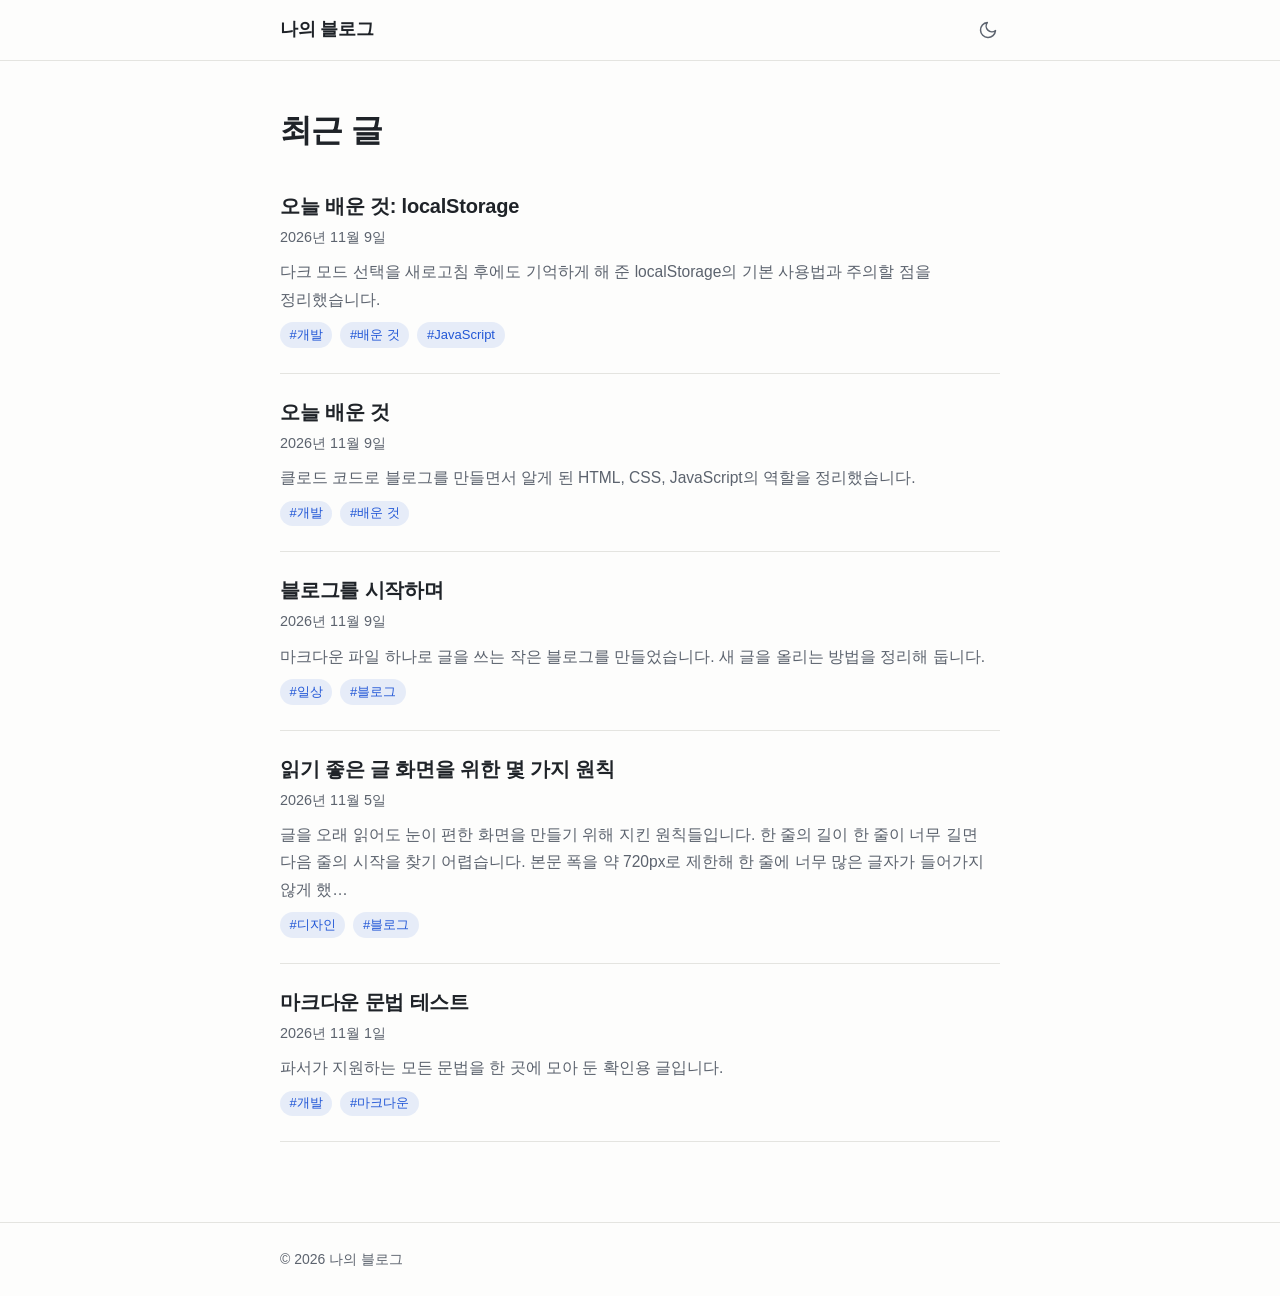
==== index.html @ 5aef08d7 "블로그 초기 버전 완성 Co-Authored-By: Claude Opus 5.5 <noreply@anthropic.com>" ====
<!doctype html>
<html lang="ko">
<head>
  <meta charset="utf-8">
  <meta name="viewport" content="width=device-width, initial-scale=1">
  <meta name="color-scheme" content="light dark">
  <meta name="description" content="마크다운으로 쓰는 개인 블로그">
  <title>나의 블로그</title>
  <link rel="icon" href="data:,">
  <script>
    // 화면이 그려지기 전에 테마를 정해 깜빡임을 막는다
    (function () {
      var theme;
      try { theme = localStorage.getItem('theme'); } catch (e) { theme = null; }
      if (theme !== 'light' && theme !== 'dark') {
        theme = window.matchMedia('(prefers-color-scheme: dark)').matches ? 'dark' : 'light';
      }
      document.documentElement.setAttribute('data-theme', theme);
    })();
  </script>
  <link rel="stylesheet" href="css/style.css">
  <script type="module" src="js/theme.js"></script>
  <script type="module" src="js/app.js"></script>
</head>
<body>
  <header class="site-header">
    <div class="container header-inner">
      <a class="site-title" href="#/">나의 블로그</a>
      <button id="theme-toggle" class="theme-toggle" type="button" aria-label="다크 모드로 전환">
        <svg class="icon icon-moon" viewBox="0 0 24 24" aria-hidden="true">
          <path d="M21 12.8A9 9 0 1 1 11.2 3a7 7 0 0 0 9.8 9.8z" />
        </svg>
        <svg class="icon icon-sun" viewBox="0 0 24 24" aria-hidden="true">
          <circle cx="12" cy="12" r="4.5" />
          <path d="M12 2v2M12 20v2M4.9 4.9l1.4 1.4M17.7 17.7l1.4 1.4M2 12h2M20 12h2M4.9 19.1l1.4-1.4M17.7 6.3l1.4-1.4" />
        </svg>
      </button>
    </div>
  </header>

  <main id="app" class="container" tabindex="-1">
    <p class="status">불러오는 중…</p>
  </main>

  <footer class="site-footer">
    <div class="container">© 2026 나의 블로그</div>
  </footer>

  <noscript>
    <p class="container status">이 블로그는 JavaScript가 켜져 있어야 볼 수 있습니다.</p>
  </noscript>
</body>
</html>
---- css/style.css ----
/* ---------- 테마 변수 ---------- */
:root {
  color-scheme: light;
  --bg: #fdfdfc;
  --surface: #f5f5f3;
  --text: #1f2328;
  --text-muted: #5c636e;
  --border: #e4e4e0;
  --accent: #2257d6;
  --accent-soft: rgb(34 87 214 / 0.1);
  --code-bg: #f3f3f0;
  --code-text: #24292f;
  --header-bg: rgb(253 253 252 / 0.85);
  --selection: rgb(34 87 214 / 0.18);

  --font-sans: "Pretendard", -apple-system, BlinkMacSystemFont, "Apple SD Gothic Neo", "Malgun Gothic", "Segoe UI", sans-serif;
  --font-mono: ui-monospace, "D2Coding", "SFMono-Regular", Consolas, "Liberation Mono", monospace;
  --content-width: 720px;
  --gutter: 16px;
  --radius: 8px;
  --header-height: 60px;
}

[data-theme="dark"] {
  color-scheme: dark;
  --bg: #16181c;
  --surface: #1e2127;
  --text: #e4e6ea;
  --text-muted: #9ba2ad;
  --border: #2d3139;
  --accent: #7aaeff;
  --accent-soft: rgb(122 174 255 / 0.14);
  --code-bg: #1f232a;
  --code-text: #d8dde4;
  --header-bg: rgb(22 24 28 / 0.85);
  --selection: rgb(122 174 255 / 0.28);
}

/* ---------- 기본 ---------- */
*,
*::before,
*::after {
  box-sizing: border-box;
}

html {
  -webkit-text-size-adjust: 100%;
  text-size-adjust: 100%;
}

body {
  margin: 0;
  min-height: 100vh;
  display: flex;
  flex-direction: column;
  background: var(--bg);
  color: var(--text);
  font-family: var(--font-sans);
  font-size: 1.0625rem;
  line-height: 1.75;
  word-break: keep-all;
  overflow-wrap: break-word;
  -webkit-font-smoothing: antialiased;
  transition: background-color 0.2s ease, color 0.2s ease;
}

::selection {
  background: var(--selection);
}

a {
  color: var(--accent);
  text-decoration: none;
}

a:hover {
  text-decoration: underline;
  text-underline-offset: 0.2em;
}

:focus-visible {
  outline: 2px solid var(--accent);
  outline-offset: 2px;
  border-radius: 4px;
}

main:focus {
  outline: none;
}

.container {
  width: 100%;
  max-width: calc(var(--content-width) + var(--gutter) * 2);
  margin-inline: auto;
  padding-inline: var(--gutter);
}

/* ---------- 헤더 / 푸터 ---------- */
.site-header {
  position: sticky;
  top: 0;
  z-index: 10;
  background: var(--header-bg);
  border-bottom: 1px solid var(--border);
  -webkit-backdrop-filter: saturate(180%) blur(10px);
  backdrop-filter: saturate(180%) blur(10px);
}

.header-inner {
  display: flex;
  align-items: center;
  justify-content: space-between;
  height: var(--header-height);
}

.site-title {
  display: inline-flex;
  align-items: center;
  min-height: 44px;
  color: var(--text);
  font-size: 1.125rem;
  font-weight: 700;
  letter-spacing: -0.01em;
}

.site-title:hover {
  text-decoration: none;
  color: var(--accent);
}

.theme-toggle {
  display: inline-grid;
  place-items: center;
  width: 44px;
  height: 44px;
  margin-right: -10px;
  padding: 0;
  border: 0;
  border-radius: 50%;
  background: transparent;
  color: var(--text-muted);
  cursor: pointer;
  transition: background-color 0.2s ease, color 0.2s ease;
}

.theme-toggle:hover {
  background: var(--surface);
  color: var(--text);
}

.icon {
  width: 20px;
  height: 20px;
  fill: none;
  stroke: currentColor;
  stroke-width: 1.8;
  stroke-linecap: round;
  stroke-linejoin: round;
}

.icon-sun,
[data-theme="dark"] .icon-moon {
  display: none;
}

[data-theme="dark"] .icon-sun {
  display: block;
}

main {
  flex: 1;
  padding-block: 2rem 4rem;
}

.site-footer {
  border-top: 1px solid var(--border);
  padding-block: 1.5rem;
  color: var(--text-muted);
  font-size: 0.875rem;
}

/* ---------- 공통 ---------- */
.view {
  animation: fade-in 0.25s ease;
}

@keyframes fade-in {
  from {
    opacity: 0;
    transform: translateY(4px);
  }
}

.page-title {
  margin: 0 0 0.25rem;
  font-size: 1.75rem;
  line-height: 1.35;
  letter-spacing: -0.02em;
}

.page-sub,
.status {
  margin: 0 0 1rem;
  color: var(--text-muted);
}

.meta {
  color: var(--text-muted);
  font-size: 0.9rem;
}

.back a {
  display: inline-flex;
  align-items: center;
  min-height: 44px;
}

.tags {
  display: flex;
  flex-wrap: wrap;
  gap: 0 0.5rem;
  margin: 0.25rem 0 0;
  padding: 0;
  list-style: none;
}

/* 터치 영역은 44px, 보이는 알약 모양은 작게 */
.tag {
  display: inline-flex;
  align-items: center;
  min-height: 44px;
}

.tag span {
  padding: 0.15rem 0.6rem;
  border-radius: 999px;
  background: var(--accent-soft);
  color: var(--accent);
  font-size: 0.8125rem;
  line-height: 1.6;
}

.tag:hover {
  text-decoration: none;
}

.tag:hover span {
  background: var(--accent);
  color: var(--bg);
}

/* ---------- 글 목록 ---------- */
.post-list {
  margin: 1rem 0 0;
  padding: 0;
  list-style: none;
}

.post-card {
  position: relative;
  padding-block: 1.5rem 1rem;
  border-bottom: 1px solid var(--border);
}

.post-card article > * {
  margin: 0;
}

.post-card-title {
  font-size: 1.25rem;
  line-height: 1.45;
  letter-spacing: -0.01em;
}

.post-card-title a {
  color: var(--text);
}

/* 카드 전체를 클릭할 수 있게 링크 영역을 넓힌다 */
.post-card-title a::after {
  content: "";
  position: absolute;
  inset: 0;
}

.post-card:hover .post-card-title a {
  color: var(--accent);
  text-decoration: none;
}

.post-card .meta {
  margin-top: 0.25rem;
}

.post-card-desc {
  margin-top: 0.5rem !important;
  color: var(--text-muted);
  font-size: 0.975rem;
}

.post-card .tags {
  position: relative;
  z-index: 1;
}

/* ---------- 글 상세 ---------- */
.post-header {
  margin-bottom: 2.5rem;
  padding-bottom: 1.25rem;
  border-bottom: 1px solid var(--border);
}

.post-title {
  margin: 0 0 0.5rem;
  font-size: clamp(1.75rem, 1.35rem + 1.6vw, 2.375rem);
  line-height: 1.3;
  letter-spacing: -0.025em;
}

.post-footer {
  margin-top: 4rem;
  padding-top: 1.5rem;
  border-top: 1px solid var(--border);
}

.post-nav {
  display: grid;
  gap: 0.75rem;
}

.post-nav a {
  display: flex;
  flex-direction: column;
  padding: 0.875rem 1rem;
  border: 1px solid var(--border);
  border-radius: var(--radius);
  color: var(--text);
  transition: border-color 0.2s ease, background-color 0.2s ease;
}

.post-nav a:hover {
  border-color: var(--accent);
  background: var(--accent-soft);
  text-decoration: none;
}

.post-nav .next {
  text-align: right;
}

.nav-label {
  color: var(--text-muted);
  font-size: 0.8125rem;
}

.nav-title {
  font-weight: 600;
}

/* ---------- 본문 (마크다운) ---------- */
.prose > :first-child {
  margin-top: 0;
}

.prose h1,
.prose h2,
.prose h3,
.prose h4,
.prose h5,
.prose h6 {
  margin: 2.4em 0 0.8em;
  line-height: 1.4;
  letter-spacing: -0.015em;
  scroll-margin-top: calc(var(--header-height) + 16px);
}

.prose h1 { font-size: 1.75rem; }
.prose h2 { font-size: 1.5rem; }
.prose h3 { font-size: 1.25rem; }
.prose h4 { font-size: 1.0625rem; }
.prose h5,
.prose h6 { font-size: 1rem; color: var(--text-muted); }

.prose p,
.prose ul,
.prose ol,
.prose blockquote,
.prose pre,
.prose .table-wrap {
  margin: 0 0 1.4em;
}

.prose a {
  text-decoration: underline;
  text-decoration-color: color-mix(in srgb, var(--accent) 40%, transparent);
  text-underline-offset: 0.2em;
}

.prose a:hover {
  text-decoration-color: var(--accent);
}

.prose strong {
  font-weight: 700;
}

.prose ul,
.prose ol {
  padding-left: 1.5em;
}

.prose li {
  margin-block: 0.3em;
}

.prose li > ul,
.prose li > ol {
  margin-block: 0.3em 0;
}

.prose li.task {
  list-style: none;
  margin-left: -1.4em;
}

.prose li.task input {
  margin: 0 0.4em 0 0;
  vertical-align: -0.1em;
  accent-color: var(--accent);
}

.prose blockquote {
  margin-inline: 0;
  padding: 0.25em 0 0.25em 1.1em;
  border-left: 3px solid var(--accent);
  color: var(--text-muted);
}

.prose blockquote > :last-child {
  margin-bottom: 0;
}

.prose code {
  padding: 0.15em 0.4em;
  border-radius: 4px;
  background: var(--code-bg);
  color: var(--code-text);
  font-family: var(--font-mono);
  font-size: 0.875em;
  word-break: break-word;
}

.prose pre {
  overflow-x: auto;
  padding: 1rem 1.125rem;
  border: 1px solid var(--border);
  border-radius: var(--radius);
  background: var(--code-bg);
  line-height: 1.6;
  -webkit-overflow-scrolling: touch;
}

.prose pre code {
  padding: 0;
  background: none;
  font-size: 0.875rem;
  word-break: normal;
  white-space: pre;
}

.prose img {
  display: block;
  max-width: 100%;
  height: auto;
  margin-inline: auto;
  border-radius: var(--radius);
}

.prose hr {
  height: 1px;
  margin: 3em 0;
  border: 0;
  background: var(--border);
}

.table-wrap {
  overflow-x: auto;
  -webkit-overflow-scrolling: touch;
}

.prose table {
  width: 100%;
  border-collapse: collapse;
  font-size: 0.95rem;
  word-break: normal;
}

.prose th,
.prose td {
  padding: 0.6em 0.8em;
  border-bottom: 1px solid var(--border);
  text-align: left;
  white-space: nowrap;
}

.prose th {
  font-weight: 600;
  border-bottom-width: 2px;
}

.prose tbody tr:hover {
  background: var(--surface);
}

/* ---------- 넓은 화면 ---------- */
@media (min-width: 640px) {
  :root {
    --gutter: 24px;
  }

  main {
    padding-block: 3rem 5rem;
  }

  .page-title {
    font-size: 2rem;
  }

  .post-nav {
    grid-template-columns: 1fr 1fr;
  }
}

/* ---------- 움직임 줄이기 ---------- */
@media (prefers-reduced-motion: reduce) {
  *,
  *::before,
  *::after {
    animation: none !important;
    transition: none !important;
    scroll-behavior: auto !important;
  }
}
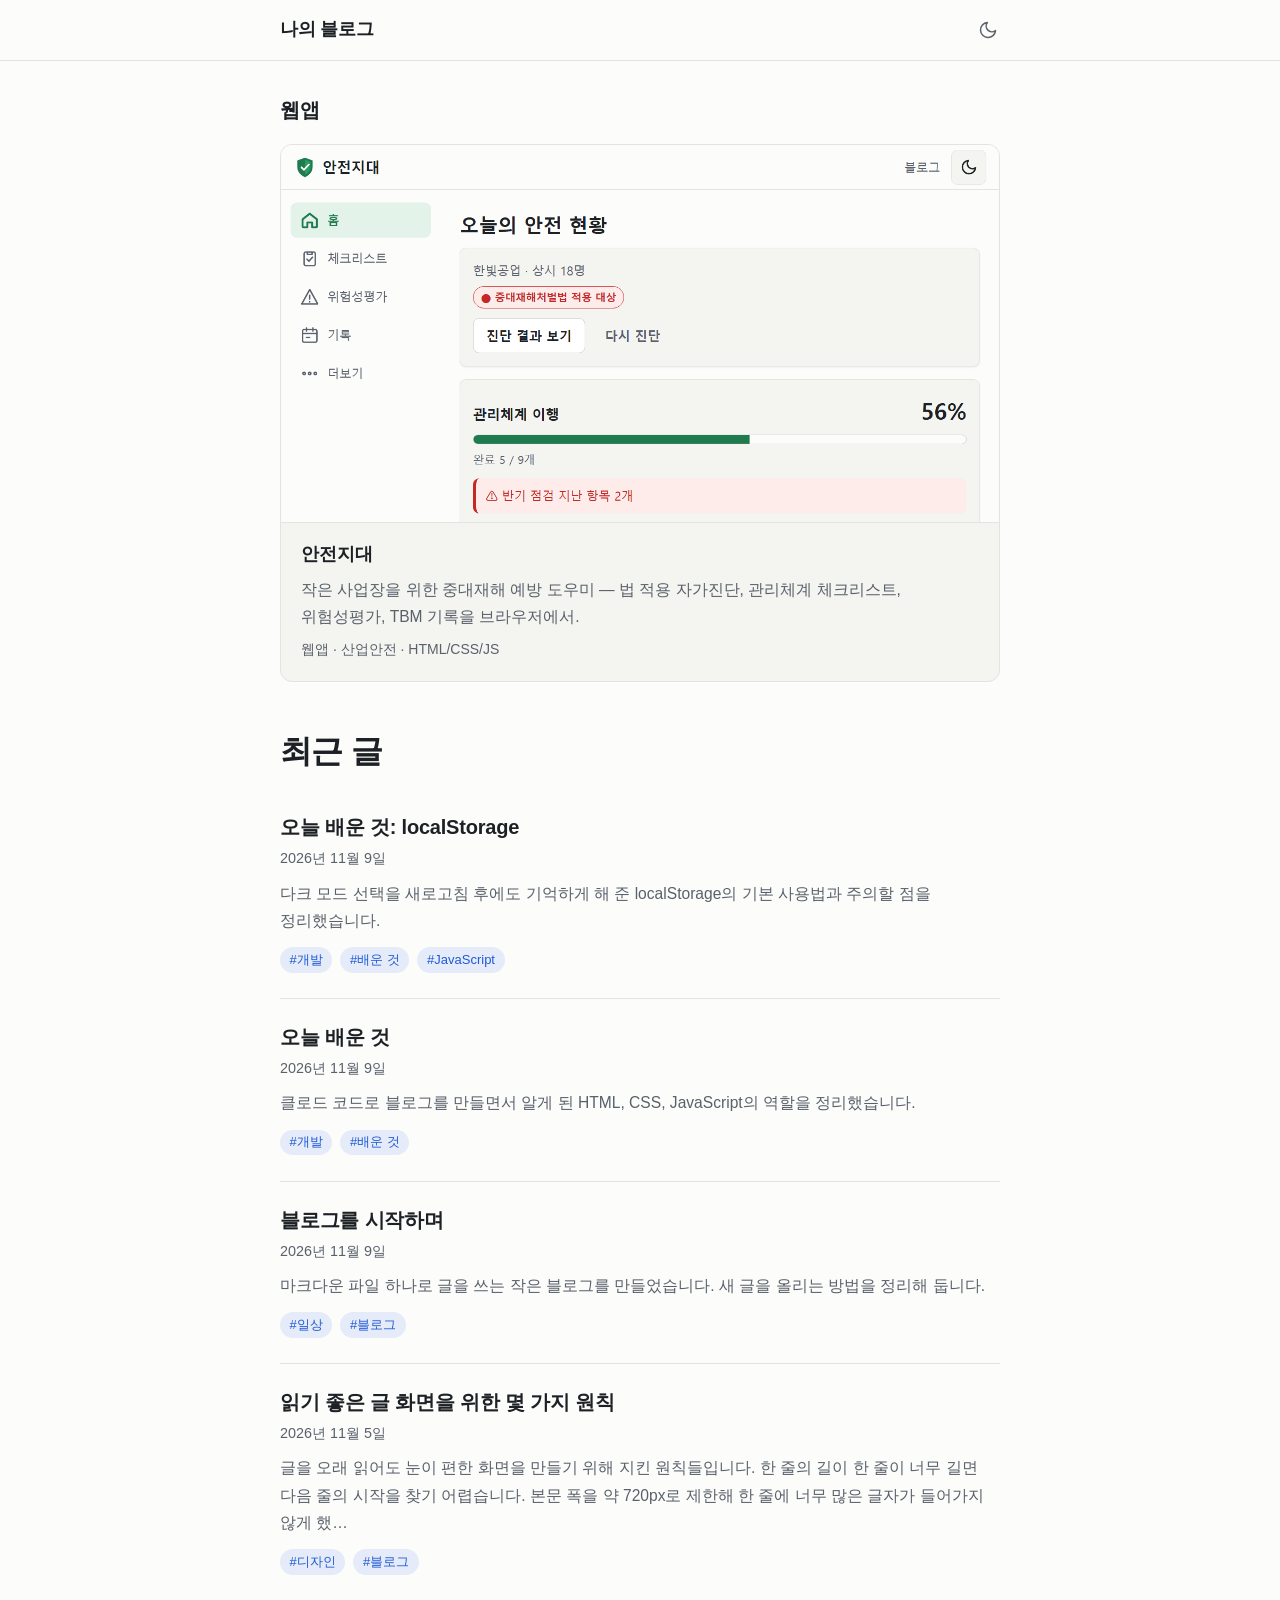
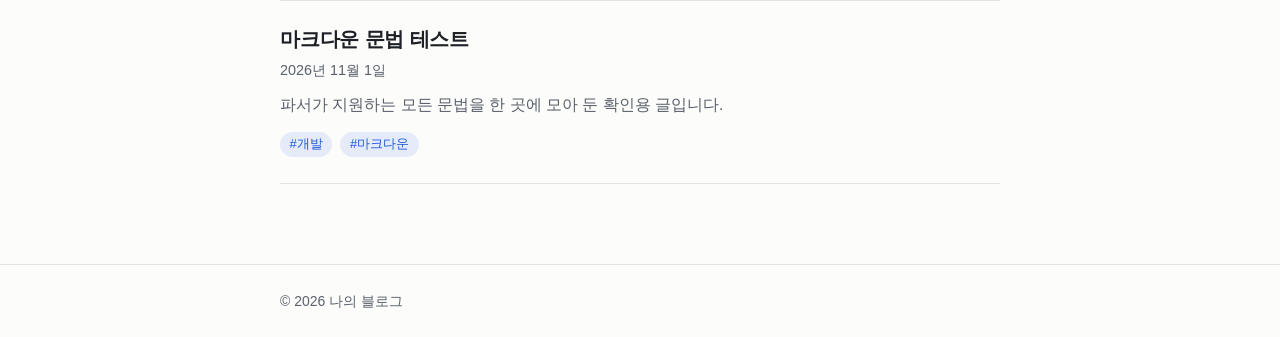
==== commit 503c30aa: "웹앱 '안전지대' 추가 및 블로그 메인에 웹앱 카드 표시 - apps/safety-zone/: 산업안전보건법·중대재해처벌법 이행을 돕는 웹앱   (법 적용 자가진단, 안전보건관리체" ====
--- a/index.html
+++ b/index.html
@@ -8,13 +8,13 @@
   <title>나의 블로그</title>
   <link rel="icon" href="data:,">
   <script>
-    // 화면이 그려지기 전에 테마를 정해 깜빡임을 막는다
+    // 첫 화면이 그려지기 전에 테마를 정해야 밝은 화면이 번쩍이지 않는다
     (function () {
-      var theme;
-      try { theme = localStorage.getItem('theme'); } catch (e) { theme = null; }
-      if (theme !== 'light' && theme !== 'dark') {
-        theme = window.matchMedia('(prefers-color-scheme: dark)').matches ? 'dark' : 'light';
-      }
+      var saved = null;
+      try { saved = localStorage.getItem('theme'); } catch (e) {}
+      var theme = saved === 'light' || saved === 'dark'
+        ? saved
+        : (window.matchMedia('(prefers-color-scheme: dark)').matches ? 'dark' : 'light');
       document.documentElement.setAttribute('data-theme', theme);
     })();
   </script>
@@ -24,9 +24,9 @@
 </head>
 <body>
   <header class="site-header">
-    <div class="container header-inner">
+    <div class="container site-header-inner">
       <a class="site-title" href="#/">나의 블로그</a>
-      <button id="theme-toggle" class="theme-toggle" type="button" aria-label="다크 모드로 전환">
+      <button id="theme-toggle" class="icon-button" type="button" aria-label="다크 모드로 전환">
         <svg class="icon icon-moon" viewBox="0 0 24 24" aria-hidden="true">
           <path d="M21 12.8A9 9 0 1 1 11.2 3a7 7 0 0 0 9.8 9.8z" />
         </svg>
@@ -38,8 +38,25 @@
     </div>
   </header>
 
+  <section id="apps" class="container apps-section" aria-labelledby="apps-title" hidden>
+    <h2 id="apps-title" class="apps-title">웹앱</h2>
+    <ul class="app-list">
+      <li class="app-card">
+        <a class="app-card-link" href="apps/safety-zone/">
+          <img class="app-card-image" src="apps/safety-zone/preview.png" width="1350" height="710" loading="lazy"
+            alt="안전지대 앱 홈 화면: 중대재해처벌법 적용 여부와 관리체계 이행률 56%">
+          <span class="app-card-body">
+            <span class="app-card-name">안전지대</span>
+            <span class="app-card-desc">작은 사업장을 위한 중대재해 예방 도우미 — 법 적용 자가진단, 관리체계 체크리스트, 위험성평가, TBM 기록을 브라우저에서.</span>
+            <span class="app-card-meta">웹앱 · 산업안전 · HTML/CSS/JS</span>
+          </span>
+        </a>
+      </li>
+    </ul>
+  </section>
+
   <main id="app" class="container" tabindex="-1">
-    <p class="status">불러오는 중…</p>
+    <p class="muted">불러오는 중…</p>
   </main>
 
   <footer class="site-footer">
@@ -47,7 +64,7 @@
   </footer>
 
   <noscript>
-    <p class="container status">이 블로그는 JavaScript가 켜져 있어야 볼 수 있습니다.</p>
+    <p class="container muted">이 블로그는 JavaScript가 켜져 있어야 볼 수 있습니다.</p>
   </noscript>
 </body>
 </html>
--- a/css/style.css
+++ b/css/style.css
@@ -1,21 +1,21 @@
-/* ---------- 테마 변수 ---------- */
+/* ========== 테마 ========== */
 :root {
   color-scheme: light;
-  --bg: #fdfdfc;
-  --surface: #f5f5f3;
-  --text: #1f2328;
-  --text-muted: #5c636e;
-  --border: #e4e4e0;
-  --accent: #2257d6;
-  --accent-soft: rgb(34 87 214 / 0.1);
-  --code-bg: #f3f3f0;
-  --code-text: #24292f;
-  --header-bg: rgb(253 253 252 / 0.85);
-  --selection: rgb(34 87 214 / 0.18);
+  --bg: #fcfcfb;
+  --surface: #f4f4f1;
+  --text: #1d2125;
+  --text-muted: #5a616b;
+  --border: #e3e3df;
+  --accent: #1f5bd8;
+  --accent-soft: rgb(31 91 216 / 0.1);
+  --code-bg: #f2f2ee;
+  --code-text: #23282e;
+  --header-bg: rgb(252 252 251 / 0.86);
+  --selection: rgb(31 91 216 / 0.18);
 
   --font-sans: "Pretendard", -apple-system, BlinkMacSystemFont, "Apple SD Gothic Neo", "Malgun Gothic", "Segoe UI", sans-serif;
   --font-mono: ui-monospace, "D2Coding", "SFMono-Regular", Consolas, "Liberation Mono", monospace;
-  --content-width: 720px;
+  --measure: 720px;
   --gutter: 16px;
   --radius: 8px;
   --header-height: 60px;
@@ -23,20 +23,20 @@
 
 [data-theme="dark"] {
   color-scheme: dark;
-  --bg: #16181c;
-  --surface: #1e2127;
-  --text: #e4e6ea;
-  --text-muted: #9ba2ad;
-  --border: #2d3139;
-  --accent: #7aaeff;
-  --accent-soft: rgb(122 174 255 / 0.14);
-  --code-bg: #1f232a;
-  --code-text: #d8dde4;
-  --header-bg: rgb(22 24 28 / 0.85);
-  --selection: rgb(122 174 255 / 0.28);
-}
-
-/* ---------- 기본 ---------- */
+  --bg: #17191d;
+  --surface: #1f2228;
+  --text: #e3e5e9;
+  --text-muted: #9aa1ac;
+  --border: #2e323a;
+  --accent: #7cafff;
+  --accent-soft: rgb(124 175 255 / 0.14);
+  --code-bg: #20242b;
+  --code-text: #d7dce3;
+  --header-bg: rgb(23 25 29 / 0.86);
+  --selection: rgb(124 175 255 / 0.28);
+}
+
+/* ========== 기본 ========== */
 *,
 *::before,
 *::after {
@@ -90,23 +90,28 @@
 
 .container {
   width: 100%;
-  max-width: calc(var(--content-width) + var(--gutter) * 2);
+  max-width: calc(var(--measure) + var(--gutter) * 2);
   margin-inline: auto;
   padding-inline: var(--gutter);
 }
 
-/* ---------- 헤더 / 푸터 ---------- */
+.muted {
+  margin: 0 0 1rem;
+  color: var(--text-muted);
+}
+
+/* ========== 헤더 · 푸터 ========== */
 .site-header {
   position: sticky;
   top: 0;
   z-index: 10;
+  border-bottom: 1px solid var(--border);
   background: var(--header-bg);
-  border-bottom: 1px solid var(--border);
   -webkit-backdrop-filter: saturate(180%) blur(10px);
   backdrop-filter: saturate(180%) blur(10px);
 }
 
-.header-inner {
+.site-header-inner {
   display: flex;
   align-items: center;
   justify-content: space-between;
@@ -124,11 +129,11 @@
 }
 
 .site-title:hover {
-  text-decoration: none;
   color: var(--accent);
-}
-
-.theme-toggle {
+  text-decoration: none;
+}
+
+.icon-button {
   display: inline-grid;
   place-items: center;
   width: 44px;
@@ -143,7 +148,7 @@
   transition: background-color 0.2s ease, color 0.2s ease;
 }
 
-.theme-toggle:hover {
+.icon-button:hover {
   background: var(--surface);
   color: var(--text);
 }
@@ -173,18 +178,18 @@
 }
 
 .site-footer {
+  padding-block: 1.5rem;
   border-top: 1px solid var(--border);
-  padding-block: 1.5rem;
   color: var(--text-muted);
   font-size: 0.875rem;
 }
 
-/* ---------- 공통 ---------- */
+/* ========== 공통 ========== */
 .view {
-  animation: fade-in 0.25s ease;
-}
-
-@keyframes fade-in {
+  animation: appear 0.25s ease;
+}
+
+@keyframes appear {
   from {
     opacity: 0;
     transform: translateY(4px);
@@ -198,18 +203,17 @@
   letter-spacing: -0.02em;
 }
 
-.page-sub,
-.status {
-  margin: 0 0 1rem;
-  color: var(--text-muted);
-}
-
 .meta {
+  margin: 0;
   color: var(--text-muted);
   font-size: 0.9rem;
 }
 
-.back a {
+.back-link {
+  margin: 1rem 0 0;
+}
+
+.back-link a {
   display: inline-flex;
   align-items: center;
   min-height: 44px;
@@ -224,7 +228,7 @@
   list-style: none;
 }
 
-/* 터치 영역은 44px, 보이는 알약 모양은 작게 */
+/* 손가락으로 누르는 영역은 44px, 눈에 보이는 알약은 작게 */
 .tag {
   display: inline-flex;
   align-items: center;
@@ -249,7 +253,7 @@
   color: var(--bg);
 }
 
-/* ---------- 글 목록 ---------- */
+/* ========== 글 목록 ========== */
 .post-list {
   margin: 1rem 0 0;
   padding: 0;
@@ -262,11 +266,8 @@
   border-bottom: 1px solid var(--border);
 }
 
-.post-card article > * {
+.post-card-title {
   margin: 0;
-}
-
-.post-card-title {
   font-size: 1.25rem;
   line-height: 1.45;
   letter-spacing: -0.01em;
@@ -276,7 +277,7 @@
   color: var(--text);
 }
 
-/* 카드 전체를 클릭할 수 있게 링크 영역을 넓힌다 */
+/* 카드 어디를 눌러도 글로 가도록 링크 영역을 카드 전체로 넓힌다 */
 .post-card-title a::after {
   content: "";
   position: absolute;
@@ -292,8 +293,8 @@
   margin-top: 0.25rem;
 }
 
-.post-card-desc {
-  margin-top: 0.5rem !important;
+.post-card-summary {
+  margin: 0.5rem 0 0;
   color: var(--text-muted);
   font-size: 0.975rem;
 }
@@ -303,7 +304,80 @@
   z-index: 1;
 }
 
-/* ---------- 글 상세 ---------- */
+/* ========== 웹앱 카드 ========== */
+.apps-section {
+  padding-top: 2rem;
+}
+
+.apps-section[hidden] {
+  display: none;
+}
+
+.apps-title {
+  margin: 0 0 1rem;
+  font-size: 1.25rem;
+}
+
+.app-list {
+  display: grid;
+  gap: 1rem;
+  margin: 0;
+  padding: 0;
+  list-style: none;
+}
+
+.app-card-link {
+  display: block;
+  overflow: hidden;
+  border: 1px solid var(--border);
+  border-radius: 12px;
+  background: var(--surface);
+  color: var(--text);
+  text-decoration: none;
+  transition: border-color 0.15s ease;
+}
+
+.app-card-link:hover {
+  border-color: var(--accent);
+  text-decoration: none;
+}
+
+.app-card-image {
+  display: block;
+  width: 100%;
+  height: auto;
+  aspect-ratio: 1350 / 710;
+  object-fit: cover;
+  object-position: top left;
+  border-bottom: 1px solid var(--border);
+}
+
+.app-card-body {
+  display: grid;
+  gap: 0.375rem;
+  padding: 1rem 1.25rem 1.25rem;
+}
+
+.app-card-name {
+  font-size: 1.125rem;
+  font-weight: 700;
+}
+
+.app-card-link:hover .app-card-name {
+  color: var(--accent);
+}
+
+.app-card-desc {
+  color: var(--text-muted);
+  font-size: 0.975rem;
+}
+
+.app-card-meta {
+  color: var(--text-muted);
+  font-size: 0.875rem;
+}
+
+/* ========== 글 상세 ========== */
 .post-header {
   margin-bottom: 2.5rem;
   padding-bottom: 1.25rem;
@@ -323,12 +397,12 @@
   border-top: 1px solid var(--border);
 }
 
-.post-nav {
+.neighbors {
   display: grid;
   gap: 0.75rem;
 }
 
-.post-nav a {
+.neighbors a {
   display: flex;
   flex-direction: column;
   padding: 0.875rem 1rem;
@@ -338,36 +412,31 @@
   transition: border-color 0.2s ease, background-color 0.2s ease;
 }
 
-.post-nav a:hover {
+.neighbors a:hover {
   border-color: var(--accent);
   background: var(--accent-soft);
   text-decoration: none;
 }
 
-.post-nav .next {
+.neighbors .next {
   text-align: right;
 }
 
-.nav-label {
+.neighbor-label {
   color: var(--text-muted);
   font-size: 0.8125rem;
 }
 
-.nav-title {
+.neighbor-title {
   font-weight: 600;
 }
 
-/* ---------- 본문 (마크다운) ---------- */
+/* ========== 본문 (마크다운) ========== */
 .prose > :first-child {
   margin-top: 0;
 }
 
-.prose h1,
-.prose h2,
-.prose h3,
-.prose h4,
-.prose h5,
-.prose h6 {
+.prose :is(h1, h2, h3, h4, h5, h6) {
   margin: 2.4em 0 0.8em;
   line-height: 1.4;
   letter-spacing: -0.015em;
@@ -378,15 +447,9 @@
 .prose h2 { font-size: 1.5rem; }
 .prose h3 { font-size: 1.25rem; }
 .prose h4 { font-size: 1.0625rem; }
-.prose h5,
-.prose h6 { font-size: 1rem; color: var(--text-muted); }
-
-.prose p,
-.prose ul,
-.prose ol,
-.prose blockquote,
-.prose pre,
-.prose .table-wrap {
+.prose :is(h5, h6) { font-size: 1rem; color: var(--text-muted); }
+
+.prose :is(p, ul, ol, blockquote, pre, .table-wrap) {
   margin: 0 0 1.4em;
 }
 
@@ -400,12 +463,7 @@
   text-decoration-color: var(--accent);
 }
 
-.prose strong {
-  font-weight: 700;
-}
-
-.prose ul,
-.prose ol {
+.prose :is(ul, ol) {
   padding-left: 1.5em;
 }
 
@@ -413,14 +471,13 @@
   margin-block: 0.3em;
 }
 
-.prose li > ul,
-.prose li > ol {
+.prose li > :is(ul, ol) {
   margin-block: 0.3em 0;
 }
 
 .prose li.task {
+  margin-left: -1.4em;
   list-style: none;
-  margin-left: -1.4em;
 }
 
 .prose li.task input {
@@ -457,15 +514,14 @@
   border-radius: var(--radius);
   background: var(--code-bg);
   line-height: 1.6;
-  -webkit-overflow-scrolling: touch;
 }
 
 .prose pre code {
   padding: 0;
   background: none;
   font-size: 0.875rem;
+  white-space: pre;
   word-break: normal;
-  white-space: pre;
 }
 
 .prose img {
@@ -485,7 +541,6 @@
 
 .table-wrap {
   overflow-x: auto;
-  -webkit-overflow-scrolling: touch;
 }
 
 .prose table {
@@ -495,8 +550,7 @@
   word-break: normal;
 }
 
-.prose th,
-.prose td {
+.prose :is(th, td) {
   padding: 0.6em 0.8em;
   border-bottom: 1px solid var(--border);
   text-align: left;
@@ -504,15 +558,15 @@
 }
 
 .prose th {
+  border-bottom-width: 2px;
   font-weight: 600;
-  border-bottom-width: 2px;
 }
 
 .prose tbody tr:hover {
   background: var(--surface);
 }
 
-/* ---------- 넓은 화면 ---------- */
+/* ========== 넓은 화면 ========== */
 @media (min-width: 640px) {
   :root {
     --gutter: 24px;
@@ -526,12 +580,12 @@
     font-size: 2rem;
   }
 
-  .post-nav {
+  .neighbors {
     grid-template-columns: 1fr 1fr;
   }
 }
 
-/* ---------- 움직임 줄이기 ---------- */
+/* ========== 움직임 줄이기 ========== */
 @media (prefers-reduced-motion: reduce) {
   *,
   *::before,
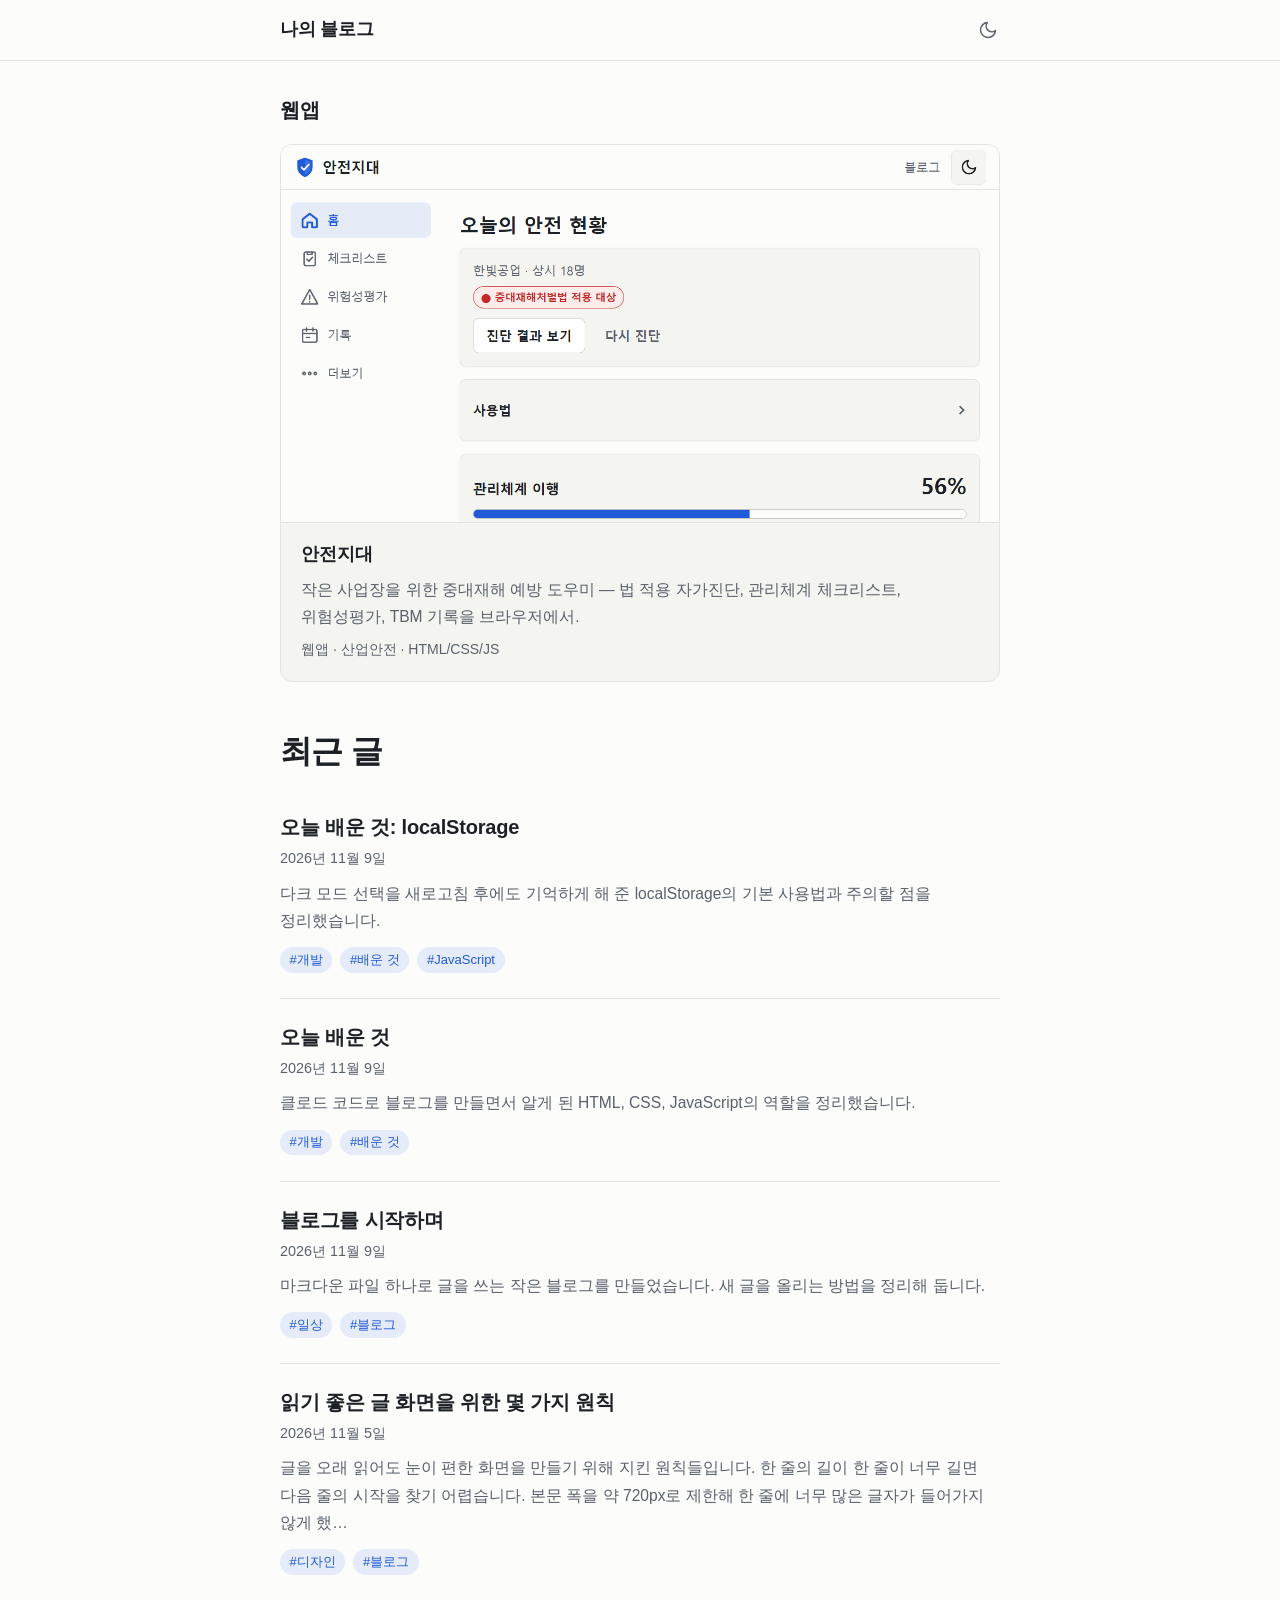
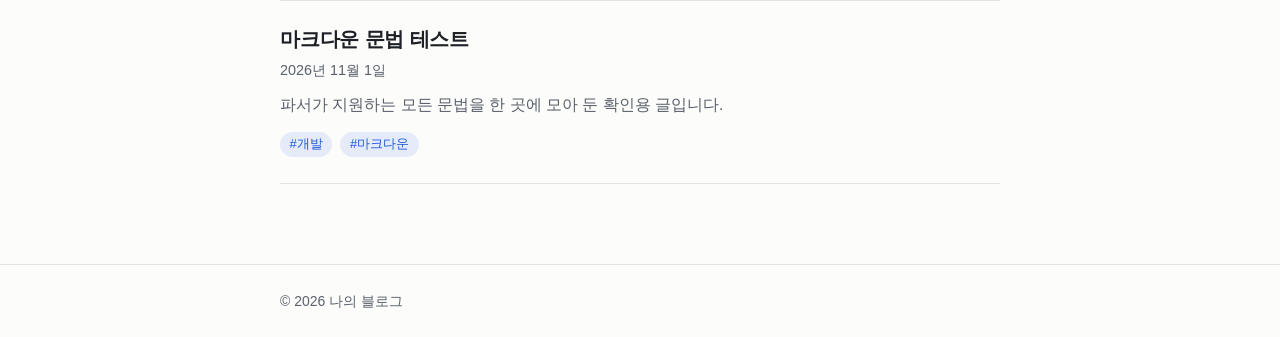
==== commit 194ede14: "공통 색상 토큰(tokens.css) 분리, 안전지대 팔레트 통일과 사용법 안내 추가 - 블로그 색상 변수를 css/tokens.css로 옮기고 블로그와 웹앱이 함께 참조 - 안전" ====
--- a/index.html
+++ b/index.html
@@ -18,6 +18,7 @@
       document.documentElement.setAttribute('data-theme', theme);
     })();
   </script>
+  <link rel="stylesheet" href="css/tokens.css">
   <link rel="stylesheet" href="css/style.css">
   <script type="module" src="js/theme.js"></script>
   <script type="module" src="js/app.js"></script>
--- a/css/tokens.css
+++ b/css/tokens.css
@@ -0,0 +1,34 @@
+/* 블로그와 모든 웹앱이 공유하는 색상 팔레트. 웹앱은 ../../css/tokens.css로 불러온다. */
+:root {
+  color-scheme: light;
+  --bg: #fcfcfb;
+  --surface: #f4f4f1;
+  --text: #1d2125;
+  --text-muted: #5a616b;
+  --border: #e3e3df;
+  --accent: #1f5bd8;
+  --accent-soft: rgb(31 91 216 / 0.1);
+  --code-bg: #f2f2ee;
+  --code-text: #23282e;
+  --header-bg: rgb(252 252 251 / 0.86);
+  --selection: rgb(31 91 216 / 0.18);
+
+  --font-sans: "Pretendard", -apple-system, BlinkMacSystemFont, "Apple SD Gothic Neo", "Malgun Gothic", "Segoe UI", sans-serif;
+  --font-mono: ui-monospace, "D2Coding", "SFMono-Regular", Consolas, "Liberation Mono", monospace;
+  --radius: 8px;
+}
+
+[data-theme="dark"] {
+  color-scheme: dark;
+  --bg: #17191d;
+  --surface: #1f2228;
+  --text: #e3e5e9;
+  --text-muted: #9aa1ac;
+  --border: #2e323a;
+  --accent: #7cafff;
+  --accent-soft: rgb(124 175 255 / 0.14);
+  --code-bg: #20242b;
+  --code-text: #d7dce3;
+  --header-bg: rgb(23 25 29 / 0.86);
+  --selection: rgb(124 175 255 / 0.28);
+}
--- a/css/style.css
+++ b/css/style.css
@@ -1,39 +1,9 @@
 /* ========== 테마 ========== */
+/* 색상·글꼴·모서리 변수는 css/tokens.css에 있다. 여기에는 레이아웃 변수만 둔다. */
 :root {
-  color-scheme: light;
-  --bg: #fcfcfb;
-  --surface: #f4f4f1;
-  --text: #1d2125;
-  --text-muted: #5a616b;
-  --border: #e3e3df;
-  --accent: #1f5bd8;
-  --accent-soft: rgb(31 91 216 / 0.1);
-  --code-bg: #f2f2ee;
-  --code-text: #23282e;
-  --header-bg: rgb(252 252 251 / 0.86);
-  --selection: rgb(31 91 216 / 0.18);
-
-  --font-sans: "Pretendard", -apple-system, BlinkMacSystemFont, "Apple SD Gothic Neo", "Malgun Gothic", "Segoe UI", sans-serif;
-  --font-mono: ui-monospace, "D2Coding", "SFMono-Regular", Consolas, "Liberation Mono", monospace;
   --measure: 720px;
   --gutter: 16px;
-  --radius: 8px;
   --header-height: 60px;
-}
-
-[data-theme="dark"] {
-  color-scheme: dark;
-  --bg: #17191d;
-  --surface: #1f2228;
-  --text: #e3e5e9;
-  --text-muted: #9aa1ac;
-  --border: #2e323a;
-  --accent: #7cafff;
-  --accent-soft: rgb(124 175 255 / 0.14);
-  --code-bg: #20242b;
-  --code-text: #d7dce3;
-  --header-bg: rgb(23 25 29 / 0.86);
-  --selection: rgb(124 175 255 / 0.28);
 }
 
 /* ========== 기본 ========== */
